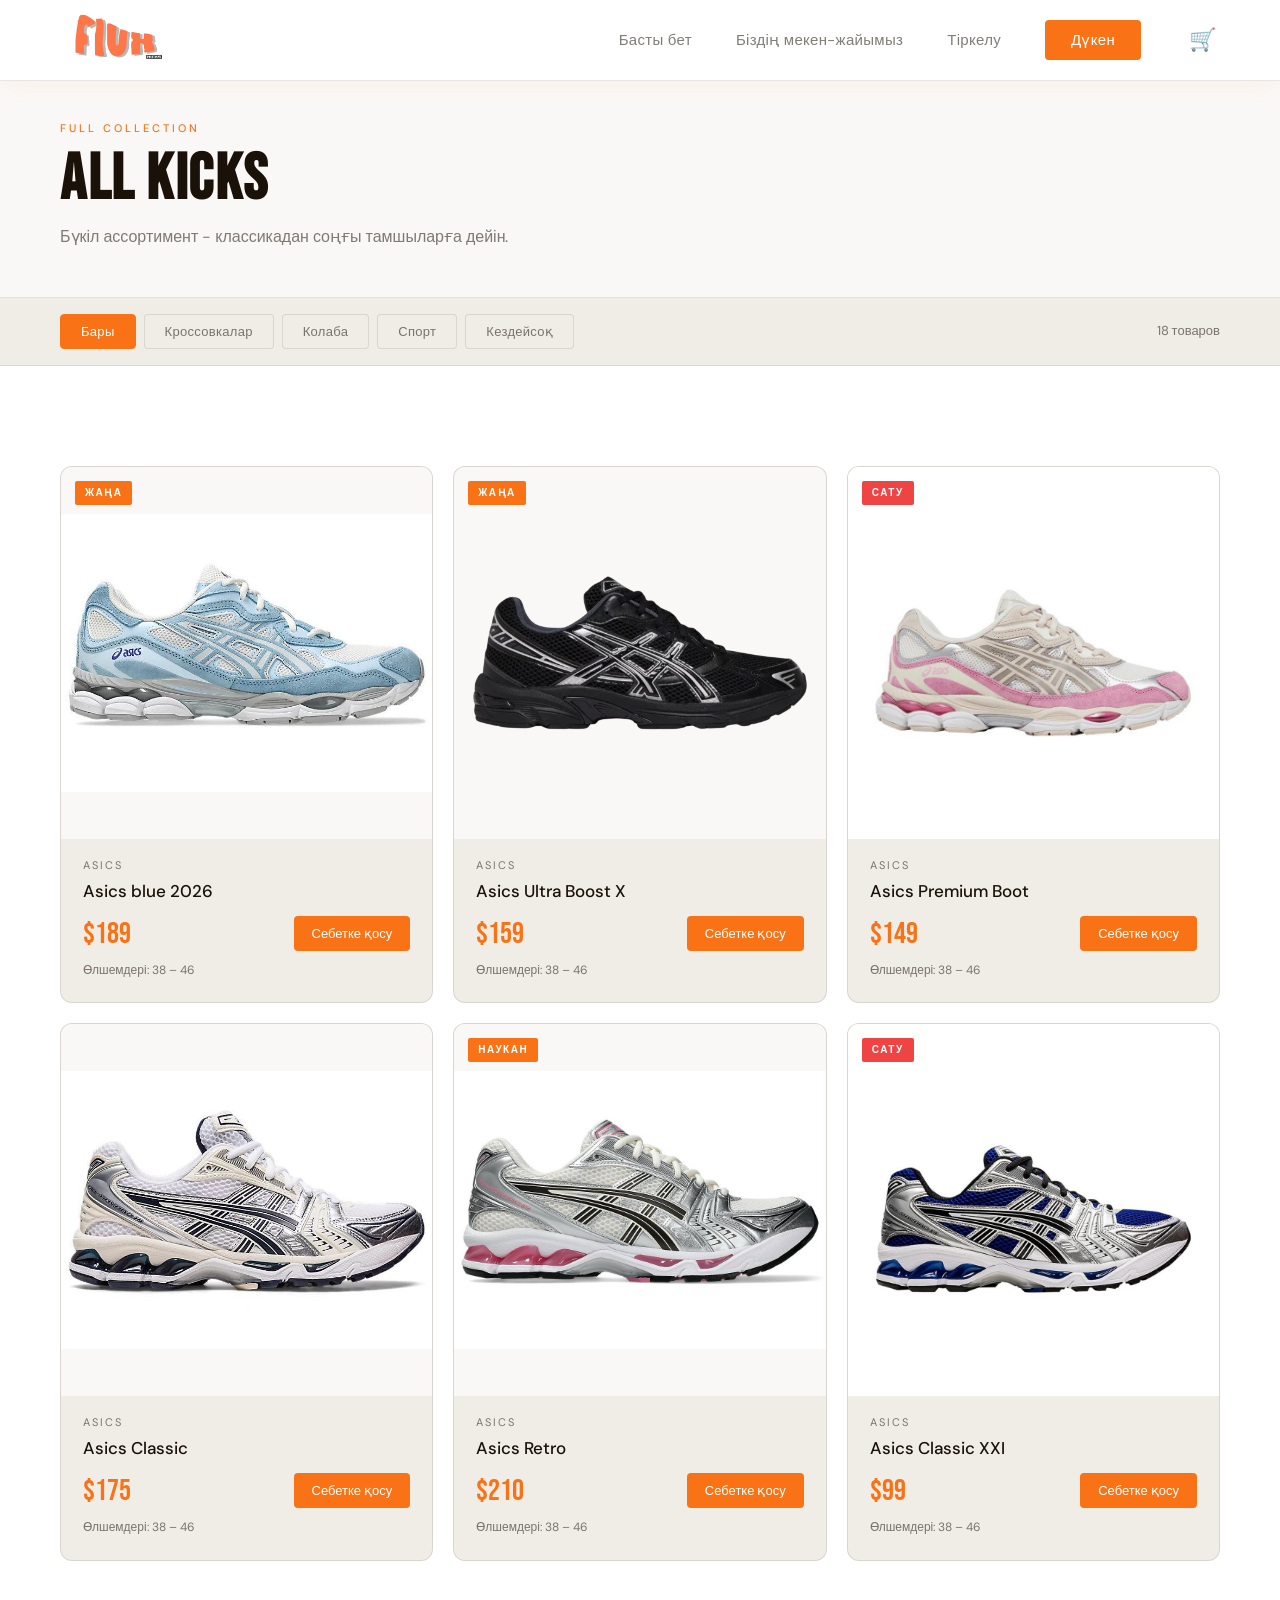
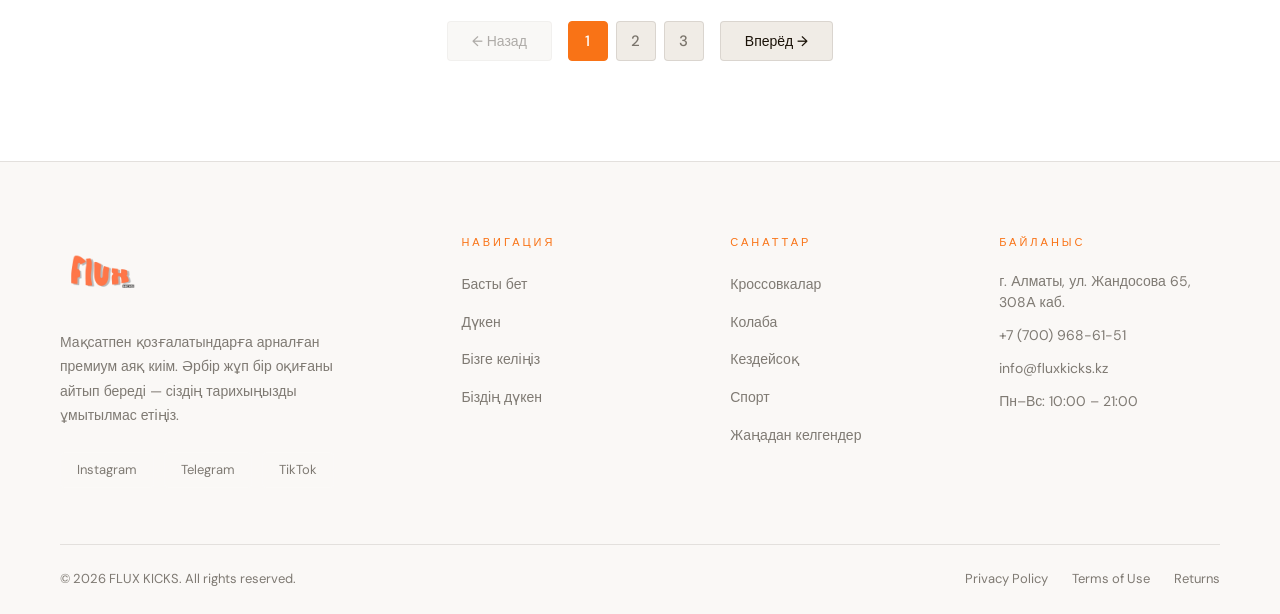
==== shop.html @ 7a47fbf4 "Add files via upload" ====
<!DOCTYPE html>
<html lang="en">
<head>
    <meta charset="UTF-8">
    <meta name="viewport" content="width=device-width, initial-scale=1.0">
    <title>Shop — FLUX KICKS</title>
    <link rel="stylesheet" href="style.css">
    <link href="https://fonts.googleapis.com/css2?family=Bebas+Neue&family=DM+Sans:ital,wght@0,300;0,400;0,500;1,400&display=swap" rel="stylesheet">
    <style>
        
    </style>
</head>
<body>

    <!-- NAVBAR -->
    <nav class="navbar">
        <div class="nav-inner">
            <a href="index.html" class="nav-logo">
                <img src="WhatsApp Image 2026-04-29 at 12.23.43-Photoroom.png" alt="FLUX KICKS" class="logo-img">
            </a>
            <ul class="nav-links">
                <li><a href="index.html" class="nav-link">Басты бет</a></li>
                <li><a href="index.html#store" class="nav-link">Біздің мекен-жайымыз</a></li>
                <li><button class="nav-link nav-link--signup" onclick="openModal()">Тіркелу</button></li>
                <li><a href="shop.html" class="nav-link nav-link--cta active-page">Дүкен</a></li>
                <li>
                    <button class="cart-btn" onclick="openCart()" aria-label="Cart">
                        🛒
                        <span class="cart-count" id="cartCount">0</span>
                    </button>
                </li>
            </ul>
            <div class="burger-wrap">
                <button class="cart-btn cart-btn--mob" onclick="openCart()" aria-label="Cart">
                    🛒
                    <span class="cart-count" id="cartCountMob">0</span>
                </button>
                <button class="burger" onclick="toggleMenu()" aria-label="Menu">
                    <span></span><span></span><span></span>
                </button>
            </div>
        </div>
    </nav>

    <!-- MOBILE MENU -->
    <div class="mobile-menu" id="mobileMenu">
        <ul>
            <li><a href="index.html" onclick="closeMenu()">Басты бет</a></li>
            <li><a href="index.html#store" onclick="closeMenu()">Біздің мекен-жайымыз</a></li>
            <li><a href="#" onclick="closeMenu(); openModal()">Тіркелу</a></li>
            <li><a href="shop.html" onclick="closeMenu()">Дүкен</a></li>
        </ul>
    </div>

    <!-- SHOP HERO -->
    <div class="shop-hero">
        <div class="container">
            <div class="section-tag">Full Collection</div>
            <h1 class="section-title shop-page-title">ALL KICKS</h1>
            <p class="shop-hero-desc">Бүкіл ассортимент - классикадан соңғы тамшыларға дейін.</p>
        </div>
    </div>

    <!-- SHOP FILTERS -->
    <div class="shop-filters-bar">
        <div class="container">
            <div class="shop-filters-inner">
                <div class="shop-filters-left">
                    <button class="filter-btn active" onclick="shopFilter('all', this)">Бары</button>
                    <button class="filter-btn" onclick="shopFilter('sneakers', this)">Кроссовкалар</button>
                    <button class="filter-btn" onclick="shopFilter('boots', this)">Колаба</button>
                    <button class="filter-btn" onclick="shopFilter('sport', this)">Спорт</button>
                    <button class="filter-btn" onclick="shopFilter('casual', this)">Кездейсоқ</button>
                </div>
                <div class="shop-results-count" id="shopCount">18 тауарлар</div>
            </div>
        </div>
    </div>

    <!-- SHOP GRID -->
    <section class="section shop-section">
        <div class="container">
            <div class="products-grid shop-grid" id="shopGrid">

            </div>

            <!-- PAGINATION -->
            <div class="pagination" id="pagination">
                <button class="page-btn" id="prevBtn" onclick="changePage(-1)" disabled>← Назад</button>
                <div class="page-dots" id="pageDots"></div>
                <button class="page-btn" id="nextBtn" onclick="changePage(1)">Вперёд →</button>
            </div>
        </div>
    </section>

    <!-- ══ SIGNUP MODAL ══ -->
    <div class="modal-overlay" id="modalOverlay" onclick="handleOverlayClick(event)">
        <div class="modal" id="modal">
            <button class="modal-close" onclick="closeModal()">✕</button>
            <div class="modal-tabs">
                <button class="modal-tab active" id="tabSignup" onclick="switchTab('signup')">Тіркелу</button>
                <button class="modal-tab" id="tabLogin" onclick="switchTab('login')">Жүйеге кіріңіз</button>
            </div>
            <div class="modal-form" id="formSignup">
                <div class="modal-logo">FLUX<span>KICKS</span></div>
                <p class="modal-subtitle">Тіркелгіні жасаңыз және жаңа тамшылар туралы бірінші болып хабардар болыңыз</p>
                <div class="form-group">
                    <label class="form-label">Аты</label>
                    <input type="text" class="form-input" id="signupName" placeholder="Сіздің атыңыз">
                </div>
                <div class="form-group">
                    <label class="form-label">Email немесе телефон нөмір</label>
                    <input type="text" class="form-input" id="signupContact" placeholder="email@mail.com немесе +7 700...">
                </div>
                <div class="form-group">
                    <label class="form-label">Пароль</label>
                    <div class="input-wrap">
                        <input type="password" class="form-input" id="signupPassword" placeholder="Кемінде 6 таңба">
                        <button class="toggle-pass" onclick="togglePass('signupPassword', this)">👁</button>
                    </div>
                </div>
                <div class="form-error" id="signupError"></div>
                <button class="btn btn--primary btn--full" onclick="handleSignup()">Аккаунты құру</button>
                <p class="modal-switch">Аккаунт барма? <span onclick="switchTab('login')">Жүйеге кіру</span></p>
            </div>
            <div class="modal-form hidden" id="formLogin">
                <div class="modal-logo">FLUX<span>KICKS</span></div>
                <p class="modal-subtitle">Қайтадан қош келдіңіз</p>
                <div class="form-group">
                    <label class="form-label">Email немесе номер телефона</label>
                    <input type="text" class="form-input" id="loginContact" placeholder="email@mail.com немесе +7 700...">
                </div>
                <div class="form-group">
                    <label class="form-label">Пароль</label>
                    <div class="input-wrap">
                        <input type="password" class="form-input" id="loginPassword" placeholder="Құпия сөзіңіз">
                        <button class="toggle-pass" onclick="togglePass('loginPassword', this)">👁</button>
                    </div>
                </div>
                <div class="form-error" id="loginError"></div>
                <button class="btn btn--primary btn--full" onclick="handleLogin()">Жүйеге кіру</button>
                <p class="modal-switch">Аккаунт жокпа? <span onclick="switchTab('signup')">Тіркелу</span></p>
            </div>
            <div class="modal-form hidden" id="formSuccess">
                <div class="success-icon">✓</div>
                <h3 class="success-title">Дайын!</h3>
                <p class="success-desc" id="successMsg">Тіркелгі жасалды. FLUX KICKS сайтына қош келдіңіз.!</p>
                <button class="btn btn--primary btn--full" onclick="closeModal()">Жабу</button>
            </div>
        </div>
    </div>

    <!-- CART DRAWER -->
    <div class="cart-overlay" id="cartOverlay" onclick="handleCartOverlayClick(event)">
        <div class="cart-drawer" id="cartDrawer">
            <div class="cart-header">
                <h3 class="cart-title"> Корзина</h3>
                <button class="cart-close" onclick="closeCart()">✕</button>
            </div>
            <div class="cart-items" id="cartItems">
                <div class="cart-empty" id="cartEmpty">
                    <span class="cart-empty-icon">👟</span>
                    <p>Корзина пуста</p>
                    <p class="cart-empty-sub">Добавь кроссовки!</p>
                </div>
            </div>
            <div class="cart-footer" id="cartFooter" style="display:none">
                <div class="cart-total-row">
                    <span>Итого:</span>
                    <span class="cart-total" id="cartTotal">$0</span>
                </div>
                <button class="btn btn--primary btn--full" onclick="checkout()">Оформить заказ</button>
                <button class="btn btn--outline btn--full" onclick="clearCart()" style="margin-top:10px">Очистить корзину</button>
            </div>
        </div>
    </div>

    <!-- FOOTER -->
    <footer class="footer">
        <div class="container">
            <div class="footer-top">
                <div class="footer-brand sr sr-d1">
                    <img src="WhatsApp Image 2026-04-29 at 12.23.43-Photoroom.png" alt="FLUX KICKS" class="logo-img logo-img--sm">
                    <p class="footer-brand-desc">Мақсатпен қозғалатындарға арналған премиум аяқ киім. Әрбір жұп бір оқиғаны айтып береді — сіздің тарихыңызды ұмытылмас етіңіз.</p>
                    <div class="footer-socials">
                        <a href="https://www.instagram.com/" class="social-btn" target="_blank">Instagram</a>
                        <a href="https://t.me/m1tssmore" class="social-btn" target="_blank">Telegram</a>
                        <a href="https://www.tiktok.com/explore" class="social-btn" target="_blank">TikTok</a>
                    </div>
                </div>
                <div class="footer-col sr sr-d2">
                    <div class="footer-col-title">Навигация</div>
                    <ul class="footer-col-links">
                        <li><a href="#home">Басты бет</a></li>
                        <li><a href="shop.html">Дүкен</a></li>
                        <li><a href="#store">Бізге келіңіз</a></li>
                        <li><a href="#store">Біздің дүкен</a></li>
                    </ul>
                </div>
                <div class="footer-col sr sr-d3">
                    <div class="footer-col-title">Санаттар</div>
                    <ul class="footer-col-links">
                        <li><a href="#">Кроссовкалар</a></li>
                        <li><a href="#">Колаба</a></li>
                        <li><a href="#">Кездейсоқ</a></li>
                        <li><a href="#">Спорт</a></li>
                        <li><a href="#">Жаңадан келгендер</a></li>
                    </ul>
                </div>
                <div class="footer-col sr sr-d4">
                    <div class="footer-col-title">Байланыс</div>
                    <ul class="footer-col-links footer-col-links--info">
                        <li> г. Алматы, ул. Жандосова 65, 308А каб.</li>
                        <li> +7 (700) 968-61-51</li>
                        <li> info@fluxkicks.kz</li>
                        <li> Пн–Вс: 10:00 – 21:00</li>
                    </ul>
                </div>
            </div>
            <div class="footer-bottom">
                <div class="footer-copy">© 2026 FLUX KICKS. All rights reserved.</div>
                <div class="footer-legal">
                    <a href="#">Privacy Policy</a>
                    <a href="#">Terms of Use</a>
                    <a href="#">Returns</a>
                </div>
            </div>
        </div>
    </footer>

    <script src="script.js"></script>
</body>
</html>
---- style.css ----
*, *::before, *::after {
    margin: 0;
    padding: 0;
    box-sizing: border-box;
}

:root {
    --black:        #ffffff;
    --black-2:      #faf8f6;
    --black-3:      #f0ece6;
    --white:        #1a1208;
    --white-dim:    rgba(26, 18, 8, 0.55);
    --orange:       #f97316;
    --orange-dark:  #c45c0a;
    --orange-glow:  rgba(249, 115, 22, 0.12);
    --border:       rgba(26, 18, 8, 0.1);
    --max-width:    1440px;
}

html {
    scroll-behavior: smooth;
}

body {
    background-color: var(--black);
    color: var(--white);
    font-family: 'DM Sans', sans-serif;
    font-size: 16px;
    line-height: 1.6;
    overflow-x: hidden;
}

img {
    display: block;
    max-width: 100%;
}

ul {
    list-style: none;
}

a {
    text-decoration: none;
    color: inherit;
}

/* ── CONTAINER ── */
.container {
    max-width: var(--max-width);
    margin: 0 auto;
    padding: 0 60px;
}

/* ══════════════════════════════════════
   NAVBAR
   ══════════════════════════════════════ */
.navbar {
    position: fixed;
    top: 0;
    left: 0;
    right: 0;
    z-index: 999;
    background: rgba(255, 255, 255, 0.92);
    backdrop-filter: blur(16px);
    -webkit-backdrop-filter: blur(16px);
    border-bottom: 1px solid var(--border);
    box-shadow: 0 1px 24px rgba(249,115,22,0.07);
}

.nav-inner {
    max-width: var(--max-width);
    margin: 0 auto;
    padding: 0 60px;
    height: 80px;
    display: flex;
    align-items: center;
    justify-content: space-between;
}

.nav-logo {
    flex-shrink: 0;
}

.logo-img {
    width: 110px;
    height: auto;
    object-fit: contain;
}

.logo-img--sm {
    width: 80px;
}

.nav-links {
    display: flex;
    align-items: center;
    gap: 44px;
}

.nav-link {
    font-size: 15px;
    font-weight: 400;
    color: var(--white-dim);
    letter-spacing: 0.3px;
    transition: color 0.25s;
    position: relative;
}

.nav-link::after {
    content: '';
    position: absolute;
    bottom: -4px;
    left: 0;
    width: 0;
    height: 1px;
    background: var(--orange);
    transition: width 0.3s ease;
}

.nav-link:hover,
.nav-link.active {
    color: var(--white);
}

.nav-link:hover::after,
.nav-link.active::after {
    width: 100%;
}

.nav-link--cta {
    background: var(--orange);
    color: var(--black) !important;
    padding: 10px 26px;
    border-radius: 4px;
    font-weight: 500;
    transition: background 0.25s, transform 0.2s;
}

.nav-link--cta::after {
    display: none;
}

.nav-link--cta:hover {
    background: var(--orange-dark);
    color: var(--white) !important;
    transform: translateY(-1px);
}

/* Burger */
.burger {
    display: none;
    flex-direction: column;
    gap: 5px;
    background: none;
    border: none;
    cursor: pointer;
    padding: 4px;
}

.burger span {
    display: block;
    width: 24px;
    height: 2px;
    background: var(--white);
    border-radius: 2px;
    transition: 0.3s;
}

/* Mobile menu */
.mobile-menu {
    display: none;
    position: fixed;
    top: 80px;
    left: 0;
    right: 0;
    z-index: 998;
    background: #ffffff;
    border-bottom: 1px solid var(--border);
    padding: 28px 24px 36px;
    box-shadow: 0 8px 32px rgba(0,0,0,0.08);
}

.mobile-menu.open {
    display: block;
}

.mobile-menu ul {
    display: flex;
    flex-direction: column;
    gap: 20px;
}

.mobile-menu a {
    font-size: 20px;
    font-weight: 500;
    color: var(--white-dim);
    transition: color 0.2s;
}

.mobile-menu a:hover {
    color: var(--orange);
}

/* ══════════════════════════════════════
   BUTTONS
   ══════════════════════════════════════ */
.btn {
    display: inline-block;
    padding: 14px 36px;
    border-radius: 4px;
    font-size: 15px;
    font-weight: 500;
    font-family: 'DM Sans', sans-serif;
    cursor: pointer;
    border: none;
    transition: background 0.25s, border-color 0.25s, transform 0.2s, color 0.25s;
    letter-spacing: 0.3px;
}

.btn--primary {
    background: var(--orange);
    color: var(--black);
}

.btn--primary:hover {
    background: var(--orange-dark);
    color: var(--white);
    transform: translateY(-2px);
}

.btn--outline {
    background: transparent;
    color: var(--white);
    border: 1px solid rgba(255, 255, 255, 0.2);
}

.btn--outline:hover {
    border-color: var(--orange);
    color: var(--orange);
    transform: translateY(-2px);
}

.btn--sm {
    padding: 10px 22px;
    font-size: 14px;
}

/* ══════════════════════════════════════
   SECTION SHARED
   ══════════════════════════════════════ */
.section {
    padding: 100px 0;
}

.section-head {
    display: flex;
    align-items: flex-end;
    justify-content: space-between;
    margin-bottom: 56px;
}

.section-tag {
    font-size: 11px;
    font-weight: 500;
    letter-spacing: 3px;
    text-transform: uppercase;
    color: var(--orange);
    margin-bottom: 10px;
}

.section-title {
    font-family: 'Bebas Neue', sans-serif;
    font-size: clamp(44px, 5vw, 68px);
    line-height: 1;
    letter-spacing: 1.5px;
}

/* ══════════════════════════════════════
   HERO
   ══════════════════════════════════════ */
.hero {
    min-height: 100vh;
    display: flex;
    align-items: center;
    padding-top: 80px;
}

.hero-inner {
    max-width: var(--max-width);
    margin: 0 auto;
    padding: 60px 60px;
    display: grid;
    grid-template-columns: 1fr 1fr;
    align-items: center;
    gap: 60px;
    width: 100%;
}

/* Hero Text */
.hero-tag {
    display: inline-block;
    font-size: 11px;
    font-weight: 500;
    letter-spacing: 3px;
    text-transform: uppercase;
    color: var(--orange);
    border: 1px solid var(--orange);
    padding: 6px 14px;
    border-radius: 2px;
    margin-bottom: 28px;
    animation: fadeUp 0.6s ease both;
}

.hero-title {
    font-family: 'Bebas Neue', sans-serif;
    font-size: clamp(80px, 9vw, 130px);
    line-height: 0.9;
    letter-spacing: 2px;
    margin-bottom: 28px;
    animation: fadeUp 0.6s 0.1s ease both;
}

.hero-title--accent {
    color: var(--orange);
    -webkit-text-stroke: 2px var(--orange);
}

.hero-desc {
    font-size: 16px;
    line-height: 1.75;
    color: var(--white-dim);
    max-width: 420px;
    margin-bottom: 40px;
    animation: fadeUp 0.6s 0.2s ease both;
}

.hero-btns {
    display: flex;
    gap: 16px;
    margin-bottom: 56px;
    animation: fadeUp 0.6s 0.3s ease both;
}

.hero-stats {
    display: flex;
    gap: 40px;
    padding-top: 40px;
    border-top: 1px solid var(--border);
    animation: fadeUp 0.6s 0.4s ease both;
}

.stat-num {
    display: block;
    font-family: 'Bebas Neue', sans-serif;
    font-size: 42px;
    color: var(--orange);
    line-height: 1;
}

.stat-label {
    display: block;
    font-size: 13px;
    color: var(--white-dim);
    margin-top: 4px;
}

/* Hero Visual */
.hero-visual {
    position: relative;
    display: flex;
    align-items: center;
    justify-content: center;
    animation: fadeIn 1s 0.2s ease both;
    overflow: visible;
}

.hero-glow {
    position: absolute;
    width: 460px;
    height: 460px;
    border-radius: 50%;
    background: radial-gradient(circle, var(--orange-glow) 0%, transparent 70%);
    pointer-events: none;
}

.hero-photo {
    width: 100%;
    max-width: 500px;
    aspect-ratio: 3/4;
    border-radius: 16px;
    overflow: hidden;
    border: 1px solid var(--border);
    position: relative;
}

.hero-photo img {
    width: 100%;
    height: 100%;
    object-fit: cover;
}

.hero-badge {
    position: absolute;
    bottom: 28px;
    right: 28px;
    background: var(--black-2);
    border: 1px solid var(--border);
    border-radius: 8px;
    padding: 14px 20px;
    display: flex;
    flex-direction: column;
    gap: 2px;
}

.badge-label {
    font-size: 11px;
    color: var(--white-dim);
    letter-spacing: 1px;
    text-transform: uppercase;
}

.badge-price {
    font-family: 'Bebas Neue', sans-serif;
    font-size: 28px;
    color: var(--orange);
    line-height: 1.1;
}

/* ══════════════════════════════════════
   MARQUEE
   ══════════════════════════════════════ */
.marquee-wrap {
    overflow: hidden;
    background: var(--orange);
    padding: 14px 0;
    border-top: 1px solid var(--orange-dark);
    border-bottom: 1px solid var(--orange-dark);
}

.marquee-track {
    display: flex;
    gap: 32px;
    white-space: nowrap;
    animation: marquee 20s linear infinite;
}

.marquee-track span {
    font-family: 'Bebas Neue', sans-serif;
    font-size: 18px;
    letter-spacing: 3px;
    color: var(--black);
    flex-shrink: 0;
}

/* ══════════════════════════════════════
   PRODUCTS
   ══════════════════════════════════════ */
.products-section {
    background: var(--black);
}

.products-grid {
    display: grid;
    grid-template-columns: repeat(3, 1fr);
    gap: 20px;
}

.product-card {
    background: var(--black-3);
    border-radius: 12px;
    overflow: hidden;
    border: 1px solid var(--border);
    transition: transform 0.3s ease, border-color 0.3s ease;
    cursor: pointer;
}

.product-card:hover {
    transform: translateY(-8px);
    border-color: rgba(249, 115, 22, 0.35);
}

.card-img {
    position: relative;
    background: var(--black-2);
    aspect-ratio: 1 / 1;
    display: flex;
    align-items: center;
    justify-content: center;
    overflow: hidden;
}

.card-img img {
    width: 100%;
    height: 100%;
    object-fit: contain;
    transition: transform 0.4s ease;
}
.card-img.other img{
    object-fit: contain;
}

.product-card:hover .card-img img {
    transform: scale(1.04);
}

.card-emoji {
    font-size: 96px;
    filter: drop-shadow(0 0 20px rgba(249, 115, 22, 0.3));
}

.card-badge {
    position: absolute;
    top: 14px;
    left: 14px;
    background: var(--orange);
    color: var(--black);
    font-size: 10px;
    font-weight: 600;
    letter-spacing: 1.5px;
    padding: 4px 10px;
    border-radius: 2px;
    z-index: 1;
}

.card-badge--sale {
    background: #ef4444;
    color: #fff;
}

.card-body {
    padding: 18px 22px 22px;
}

.card-brand {
    font-size: 11px;
    color: var(--white-dim);
    letter-spacing: 2px;
    text-transform: uppercase;
    margin-bottom: 6px;
}

.card-name {
    font-size: 17px;
    font-weight: 500;
    line-height: 1.3;
    margin-bottom: 14px;
}

.card-row {
    display: flex;
    align-items: center;
    justify-content: space-between;
    margin-bottom: 10px;
}

.card-price {
    font-family: 'Bebas Neue', sans-serif;
    font-size: 30px;
    color: var(--orange);
    line-height: 1;
}

.card-btn {
    background: var(--orange);
    color: var(--black);
    border: none;
    padding: 9px 18px;
    border-radius: 4px;
    font-size: 13px;
    font-weight: 500;
    cursor: pointer;
    font-family: 'DM Sans', sans-serif;
    transition: background 0.2s, transform 0.2s;
}

.card-btn:hover {
    background: var(--orange-dark);
    transform: translateY(-1px);
}

.card-sizes {
    font-size: 12px;
    color: var(--white-dim);
}

/* ══════════════════════════════════════
   STORE
   ══════════════════════════════════════ */
.store-section {
    padding: 100px 0;
    background: var(--black);
}

.store-inner {
    display: grid;
    grid-template-columns: 1fr 1fr;
    gap: 80px;
    align-items: center;
}

.store-desc {
    font-size: 16px;
    line-height: 1.8;
    color: var(--white-dim);
    margin-bottom: 28px;
}

.store-features {
    display: flex;
    flex-direction: column;
    gap: 14px;
    margin-bottom: 36px;
}

.store-photo {
    border-radius: 16px;
    overflow: hidden;
    aspect-ratio: 4/3;
    border: 1px solid var(--border);
}

.store-photo img {
    width: 100%;
    height: 100%;
    object-fit: cover;
}

/* Features shared */
.feature {
    display: flex;
    align-items: center;
    gap: 12px;
    font-size: 15px;
    color: var(--white-dim);
}

.feature-dot {
    width: 8px;
    height: 8px;
    background: var(--orange);
    border-radius: 50%;
    flex-shrink: 0;
}

/* ══════════════════════════════════════
   MODAL
   ══════════════════════════════════════ */
.nav-link--signup {
    background: none;
    border: none;
    cursor: pointer;
    font-family: 'DM Sans', sans-serif;
    font-size: 15px;
    font-weight: 400;
    color: var(--white-dim);
    letter-spacing: 0.3px;
    transition: color 0.25s;
    padding: 0;
    position: relative;
}

.nav-link--signup::after {
    content: '';
    position: absolute;
    bottom: -4px;
    left: 0;
    width: 0;
    height: 1px;
    background: var(--orange);
    transition: width 0.3s ease;
}

.nav-link--signup:hover {
    color: var(--white);
}

.nav-link--signup:hover::after {
    width: 100%;
}

.modal-overlay {
    position: fixed;
    inset: 0;
    z-index: 2000;
    background: rgba(0, 0, 0, 0.75);
    backdrop-filter: blur(6px);
    display: flex;
    align-items: center;
    justify-content: center;
    opacity: 0;
    pointer-events: none;
    transition: opacity 0.3s ease;
}

.modal-overlay.active {
    opacity: 1;
    pointer-events: all;
}

.modal {
    background: #ffffff;
    border: 1px solid var(--border);
    border-radius: 16px;
    padding: 40px 40px 36px;
    width: 100%;
    max-width: 420px;
    position: relative;
    transform: translateY(24px) scale(0.97);
    transition: transform 0.3s ease;
    box-shadow: 0 20px 60px rgba(0,0,0,0.12);
}

.modal-overlay.active .modal {
    transform: translateY(0) scale(1);
}

.modal-close {
    position: absolute;
    top: 16px;
    right: 16px;
    background: none;
    border: none;
    color: var(--white-dim);
    font-size: 16px;
    cursor: pointer;
    width: 32px;
    height: 32px;
    border-radius: 50%;
    display: flex;
    align-items: center;
    justify-content: center;
    transition: background 0.2s, color 0.2s;
}

.modal-close:hover {
    background: rgba(26, 18, 8, 0.06);
    color: var(--white);
}

.modal-tabs {
    display: flex;
    gap: 0;
    background: var(--black-3);
    border-radius: 8px;
    padding: 4px;
    margin-bottom: 28px;
}

.modal-tab {
    flex: 1;
    background: none;
    border: none;
    color: var(--white-dim);
    font-family: 'DM Sans', sans-serif;
    font-size: 14px;
    font-weight: 500;
    padding: 9px 0;
    border-radius: 6px;
    cursor: pointer;
    transition: background 0.2s, color 0.2s;
}

.modal-tab.active {
    background: var(--orange);
    color: var(--black);
}

.modal-logo {
    font-family: 'Bebas Neue', sans-serif;
    font-size: 28px;
    letter-spacing: 3px;
    color: var(--white);
    margin-bottom: 6px;
}

.modal-logo span {
    color: var(--orange);
}

.modal-subtitle {
    font-size: 13px;
    color: var(--white-dim);
    margin-bottom: 24px;
    line-height: 1.5;
}

.form-group {
    margin-bottom: 16px;
}

.form-label {
    display: block;
    font-size: 12px;
    font-weight: 500;
    letter-spacing: 0.5px;
    color: var(--white-dim);
    margin-bottom: 7px;
    text-transform: uppercase;
}

.input-wrap {
    position: relative;
}

.form-input {
    width: 100%;
    background: #f9f6f2;
    border: 1px solid rgba(26, 18, 8, 0.15);
    color: var(--white);
    padding: 12px 16px;
    border-radius: 8px;
    font-size: 14px;
    font-family: 'DM Sans', sans-serif;
    outline: none;
    transition: border-color 0.2s;
}

.form-input:focus {
    border-color: var(--orange);
}

.form-input::placeholder {
    color: rgba(26, 18, 8, 0.3);
}

.toggle-pass {
    position: absolute;
    right: 12px;
    top: 50%;
    transform: translateY(-50%);
    background: none;
    border: none;
    cursor: pointer;
    font-size: 16px;
    opacity: 0.5;
    transition: opacity 0.2s;
    padding: 0;
}

.toggle-pass:hover {
    opacity: 1;
}

.form-error {
    font-size: 12px;
    color: #f87171;
    min-height: 18px;
    margin-bottom: 12px;
}

.btn--full {
    width: 100%;
    text-align: center;
    padding: 13px;
    font-size: 15px;
}

.modal-switch {
    text-align: center;
    font-size: 13px;
    color: var(--white-dim);
    margin-top: 16px;
}

.modal-switch span {
    color: var(--orange);
    cursor: pointer;
    font-weight: 500;
}

.modal-switch span:hover {
    text-decoration: underline;
}

.hidden {
    display: none !important;
}

.success-icon {
    width: 64px;
    height: 64px;
    background: rgba(249, 115, 22, 0.15);
    border: 2px solid var(--orange);
    border-radius: 50%;
    display: flex;
    align-items: center;
    justify-content: center;
    font-size: 28px;
    color: var(--orange);
    margin: 0 auto 20px;
}

.success-title {
    font-family: 'Bebas Neue', sans-serif;
    font-size: 36px;
    letter-spacing: 2px;
    text-align: center;
    margin-bottom: 10px;
}

.success-desc {
    font-size: 14px;
    color: var(--white-dim);
    text-align: center;
    margin-bottom: 28px;
    line-height: 1.6;
}

/* ══════════════════════════════════════
   FOOTER
   ══════════════════════════════════════ */
.footer {
    padding: 72px 0 0;
    border-top: 1px solid var(--border);
    background: var(--black-2);
}

.footer-top {
    display: grid;
    grid-template-columns: 1.6fr 1fr 1fr 1fr;
    gap: 48px;
    padding-bottom: 56px;
    border-bottom: 1px solid var(--border);
}

.footer-brand-desc {
    font-size: 14px;
    line-height: 1.75;
    color: var(--white-dim);
    margin-top: 16px;
    margin-bottom: 24px;
    max-width: 280px;
}

.footer-socials {
    display: flex;
    gap: 10px;
    flex-wrap: wrap;
}

.social-btn {
    display: inline-block;
    padding: 7px 16px;
    border: 1px solid rgba(255,255,255,0.12);
    border-radius: 4px;
    font-size: 13px;
    color: var(--white-dim);
    transition: border-color 0.2s, color 0.2s;
}

.social-btn:hover {
    border-color: var(--orange);
    color: var(--orange);
}

.footer-col-title {
    font-size: 11px;
    font-weight: 500;
    letter-spacing: 3px;
    text-transform: uppercase;
    color: var(--orange);
    margin-bottom: 20px;
}

.footer-col-links {
    display: flex;
    flex-direction: column;
    gap: 12px;
    list-style: none;
}

.footer-col-links a {
    font-size: 14px;
    color: var(--white-dim);
    transition: color 0.2s;
}

.footer-col-links a:hover {
    color: var(--white);
}

.footer-col-links--info li {
    font-size: 14px;
    color: var(--white-dim);
    line-height: 1.5;
}

.footer-bottom {
    display: flex;
    align-items: center;
    justify-content: space-between;
    padding: 24px 0;
    gap: 20px;
}

.footer-copy {
    font-size: 13px;
    color: var(--white-dim);
}

.footer-legal {
    display: flex;
    gap: 24px;
}

.footer-legal a {
    font-size: 13px;
    color: var(--white-dim);
    transition: color 0.2s;
}

.footer-legal a:hover {
    color: var(--orange);
}

/* ══════════════════════════════════════
   PHOTO PLACEHOLDER (удали когда добавишь фото)
   ══════════════════════════════════════ */
.photo-placeholder {
    width: 100%;
    height: 100%;
    background: var(--black-2);
    display: flex;
    flex-direction: column;
    align-items: center;
    justify-content: center;
    gap: 14px;
    border: 2px dashed rgba(249, 115, 22, 0.25);
}

.photo-placeholder--dark {
    background: var(--black-3);
}

.placeholder-icon {
    font-size: 64px;
    opacity: 0.7;
}

.placeholder-text {
    font-size: 13px;
    color: var(--white-dim);
    letter-spacing: 0.5px;
    text-align: center;
    padding: 0 20px;
}

/* ══════════════════════════════════════
   ANIMATIONS
   ══════════════════════════════════════ */
@keyframes fadeUp {
    from {
        opacity: 0;
        transform: translateY(30px);
    }
    to {
        opacity: 1;
        transform: translateY(0);
    }
}

@keyframes fadeIn {
    from { opacity: 0; }
    to   { opacity: 1; }
}

@keyframes marquee {
    from { transform: translateX(0); }
    to   { transform: translateX(-50%); }
}

/* ══════════════════════════════════════
   SCROLL REVEAL ANIMATIONS
   ══════════════════════════════════════ */

/* Base state — hidden before scroll */
.sr {
    opacity: 0;
    transform: translateY(48px);
    transition: opacity 0.75s cubic-bezier(0.22, 0.61, 0.36, 1),
                transform 0.75s cubic-bezier(0.22, 0.61, 0.36, 1);
}
.sr.sr--visible {
    opacity: 1;
    transform: translateY(0);
}

/* Delay helpers */
.sr-d1 { transition-delay: 0.08s; }
.sr-d2 { transition-delay: 0.16s; }
.sr-d3 { transition-delay: 0.24s; }
.sr-d4 { transition-delay: 0.32s; }
.sr-d5 { transition-delay: 0.40s; }
.sr-d6 { transition-delay: 0.48s; }

/* Fade from left */
.sr-left {
    opacity: 0;
    transform: translateX(-48px);
    transition: opacity 0.75s cubic-bezier(0.22, 0.61, 0.36, 1),
                transform 0.75s cubic-bezier(0.22, 0.61, 0.36, 1);
}
.sr-left.sr--visible {
    opacity: 1;
    transform: translateX(0);
}

/* Fade from right */
.sr-right {
    opacity: 0;
    transform: translateX(48px);
    transition: opacity 0.75s cubic-bezier(0.22, 0.61, 0.36, 1),
                transform 0.75s cubic-bezier(0.22, 0.61, 0.36, 1);
}
.sr-right.sr--visible {
    opacity: 1;
    transform: translateX(0);
}

/* Scale in */
.sr-scale {
    opacity: 0;
    transform: scale(0.88);
    transition: opacity 0.7s cubic-bezier(0.22, 0.61, 0.36, 1),
                transform 0.7s cubic-bezier(0.22, 0.61, 0.36, 1);
}
.sr-scale.sr--visible {
    opacity: 1;
    transform: scale(1);
}

/* ══════════════════════════════════════
   RESPONSIVE
   ══════════════════════════════════════ */
@media (max-width: 1100px) {
    .container { padding: 0 36px; }
    .nav-inner  { padding: 0 36px; }
    .hero-inner { padding: 60px 36px; }
    .products-grid { grid-template-columns: 1fr 1fr; }
    .product-card--featured { grid-row: unset; }
}

@media (max-width: 860px) {
    .nav-links { display: none; }
    .burger    { display: flex; }

    .hero-inner {
        grid-template-columns: 1fr;
        padding: 40px 24px 60px;
        text-align: center;
    }
    .hero-visual  { display: none; }
    .hero-desc    { max-width: 100%; margin: 0 auto 36px; }
    .hero-btns    { justify-content: center; }
    .hero-stats   { justify-content: center; }

    .container    { padding: 0 24px; }
    .nav-inner    { padding: 0 24px; }

    .section      { padding: 64px 0; }
    .section-head { flex-direction: column; align-items: flex-start; gap: 20px; }

    .about-inner  { grid-template-columns: 1fr; gap: 40px; }
    .about-photo  { aspect-ratio: 4/3; }

    .store-inner  { grid-template-columns: 1fr; gap: 40px; }

    .footer-top   { grid-template-columns: 1fr 1fr; gap: 36px; }
    .footer-bottom { flex-direction: column; text-align: center; }
    .footer-legal  { flex-wrap: wrap; justify-content: center; }

    .signup-form  { flex-direction: column; align-items: center; }
    .signup-input { max-width: 100%; width: 100%; }
}

@media (max-width: 560px) {
    .products-grid { grid-template-columns: 1fr; }
    .hero-stats    { gap: 24px; }
}

/* ══════════════════════════════════════
   CART BUTTON (navbar)
   ══════════════════════════════════════ */
.burger-wrap {
    display: none;
    align-items: center;
    gap: 12px;
}

.cart-btn {
    position: relative;
    background: none;
    border: none;
    font-size: 22px;
    cursor: pointer;
    padding: 4px;
    line-height: 1;
    transition: transform 0.2s;
}

.cart-btn:hover { transform: scale(1.15); }
.cart-btn--mob  { font-size: 24px; }

.cart-count {
    position: absolute;
    top: -4px;
    right: -6px;
    background: var(--orange);
    color: var(--black);
    font-size: 10px;
    font-weight: 700;
    width: 18px;
    height: 18px;
    border-radius: 50%;
    display: flex;
    align-items: center;
    justify-content: center;
    font-family: 'DM Sans', sans-serif;
    pointer-events: none;
}

/* ══ CART DRAWER ══ */
.cart-overlay {
    position: fixed;
    inset: 0;
    z-index: 3000;
    background: rgba(0,0,0,0.7);
    backdrop-filter: blur(6px);
    opacity: 0;
    pointer-events: none;
    transition: opacity 0.3s ease;
}
.cart-overlay.active { opacity: 1; pointer-events: all; }

.cart-drawer {
    position: absolute;
    top: 0; right: 0;
    width: 400px; max-width: 100vw;
    height: 100%;
    background: #ffffff;
    border-left: 1px solid var(--border);
    display: flex;
    flex-direction: column;
    transform: translateX(100%);
    transition: transform 0.35s cubic-bezier(0.4,0,0.2,1);
    box-shadow: -8px 0 40px rgba(0,0,0,0.08);
}
.cart-overlay.active .cart-drawer { transform: translateX(0); }

.cart-header {
    display: flex;
    align-items: center;
    justify-content: space-between;
    padding: 24px 28px;
    border-bottom: 1px solid var(--border);
    flex-shrink: 0;
}
.cart-title { font-family: 'Bebas Neue', sans-serif; font-size: 26px; letter-spacing: 2px; }
.cart-close {
    background: none; border: none; color: var(--white-dim); font-size: 16px;
    cursor: pointer; width: 32px; height: 32px; border-radius: 50%;
    display: flex; align-items: center; justify-content: center;
    transition: background 0.2s, color 0.2s;
}
.cart-close:hover { background: rgba(26,18,8,0.06); color: var(--white); }

.cart-items { flex: 1; overflow-y: auto; padding: 16px 28px; }

.cart-empty {
    display: flex; flex-direction: column; align-items: center; justify-content: center;
    height: 100%; gap: 10px; color: var(--white-dim); font-size: 15px; text-align: center;
}
.cart-empty-icon { font-size: 48px; opacity: 0.5; display: block; }
.cart-empty-sub  { font-size: 13px; opacity: 0.6; }

.cart-item {
    display: flex; align-items: center; justify-content: space-between;
    gap: 12px; padding: 14px 0; border-bottom: 1px solid var(--border);
}
.cart-item-info { flex: 1; min-width: 0; }
.cart-item-name { font-size: 14px; font-weight: 500; white-space: nowrap; overflow: hidden; text-overflow: ellipsis; margin-bottom: 4px; }
.cart-item-price { font-family: 'Bebas Neue', sans-serif; font-size: 20px; color: var(--orange); }
.cart-item-controls { display: flex; align-items: center; gap: 8px; flex-shrink: 0; }

.qty-btn {
    width: 28px; height: 28px;
    background: var(--black-3); border: 1px solid var(--border);
    color: var(--white); border-radius: 4px; cursor: pointer; font-size: 16px;
    display: flex; align-items: center; justify-content: center;
    transition: background 0.2s, border-color 0.2s;
}
.qty-btn:hover { background: var(--orange); border-color: var(--orange); color: var(--black); }
.qty-num { font-size: 15px; font-weight: 500; min-width: 18px; text-align: center; }
.remove-btn { background: none; border: none; color: var(--white-dim); cursor: pointer; font-size: 13px; padding: 4px; transition: color 0.2s; }
.remove-btn:hover { color: #ef4444; }

.cart-footer { padding: 20px 28px 28px; border-top: 1px solid var(--border); flex-shrink: 0; }
.cart-total-row { display: flex; justify-content: space-between; align-items: center; margin-bottom: 16px; font-size: 15px; color: var(--white-dim); }
.cart-total { font-family: 'Bebas Neue', sans-serif; font-size: 32px; color: var(--orange); }

/* ══ NEW ARRIVALS NAV ══ */
.arrivals-nav {
    background: var(--black-2);
    border-top: 1px solid var(--border);
    border-bottom: 1px solid var(--border);
    padding: 40px 0 32px;
}
.arrivals-nav-inner {
    display: flex; align-items: flex-end; justify-content: space-between;
    gap: 24px; flex-wrap: wrap;
}
.arrivals-nav-left { flex-shrink: 0; }
.arrivals-nav-filters { display: flex; gap: 8px; flex-wrap: wrap; flex: 1; justify-content: center; }

.filter-btn {
    background: var(--black-3); border: 1px solid var(--border); color: var(--white-dim);
    padding: 8px 20px; border-radius: 4px; font-size: 13px; font-weight: 500;
    font-family: 'DM Sans', sans-serif; cursor: pointer;
    transition: background 0.2s, border-color 0.2s, color 0.2s; letter-spacing: 0.3px;
}
.filter-btn:hover, .filter-btn.active {
    background: var(--orange); border-color: var(--orange); color: var(--black);
}
.arrivals-section { background: var(--black); }

/* ══ SHOP PAGE ══ */
.shop-hero { background: var(--black-2); padding: 120px 0 48px; border-bottom: 1px solid var(--border); }
.shop-page-title { margin-bottom: 12px; }
.shop-hero-desc { font-size: 16px; color: var(--white-dim); max-width: 480px; }

.shop-filters-bar {
    background: var(--black-3); border-bottom: 1px solid var(--border);
    padding: 16px 0; position: sticky; top: 80px; z-index: 100;
}
.shop-filters-inner { display: flex; align-items: center; justify-content: space-between; gap: 20px; flex-wrap: wrap; }
.shop-filters-left { display: flex; gap: 8px; flex-wrap: wrap; }
.shop-results-count { font-size: 13px; color: var(--white-dim); flex-shrink: 0; }
.shop-section { background: var(--black); }
.shop-grid { grid-template-columns: 1fr 1fr 1fr !important; }

/* ══ PAGINATION ══ */
.pagination { display: flex; align-items: center; justify-content: center; gap: 16px; margin-top: 60px; flex-wrap: wrap; }
.page-btn {
    background: var(--black-3); border: 1px solid var(--border); color: var(--white);
    padding: 10px 24px; border-radius: 4px; font-size: 14px; font-weight: 500;
    font-family: 'DM Sans', sans-serif; cursor: pointer;
    transition: background 0.2s, border-color 0.2s, color 0.2s;
}
.page-btn:hover:not(:disabled) { background: var(--orange); border-color: var(--orange); color: var(--black); }
.page-btn:disabled { opacity: 0.35; cursor: not-allowed; }
.page-dots { display: flex; gap: 8px; }
.page-dot {
    width: 40px; height: 40px; background: var(--black-3); border: 1px solid var(--border);
    color: var(--white-dim); border-radius: 4px; font-size: 15px; font-weight: 500;
    font-family: 'DM Sans', sans-serif; cursor: pointer;
    transition: background 0.2s, border-color 0.2s, color 0.2s;
}
.page-dot:hover, .page-dot.active { background: var(--orange); border-color: var(--orange); color: var(--black); }


.card-photo {
    width: 100%;
    height: 100%;
    object-fit: cover;
    display: block;
    border-radius: inherit;
}

.card-no-photo {
    width: 100%;
    height: 100%;
    display: flex;
    align-items: center;
    justify-content: center;
    background: linear-gradient(135deg, #1a1a2e 0%, #16213e 50%, #0f3460 100%);
    font-size: 3.5rem;
    opacity: 0.7;
}



@media (max-width: 860px) {
    .burger-wrap { display: flex; }
    .nav-links .cart-btn { display: none; }
    .shop-grid { grid-template-columns: 1fr !important; }
    .arrivals-nav-inner { flex-direction: column; align-items: flex-start; }
    .arrivals-nav-filters { justify-content: flex-start; }
    .shop-filters-inner { flex-direction: column; align-items: flex-start; }
    .cart-drawer { width: 100vw; }
}
@media (max-width: 560px) {
    .pagination { gap: 10px; }
    .page-btn { padding: 9px 14px; font-size: 13px; }
}
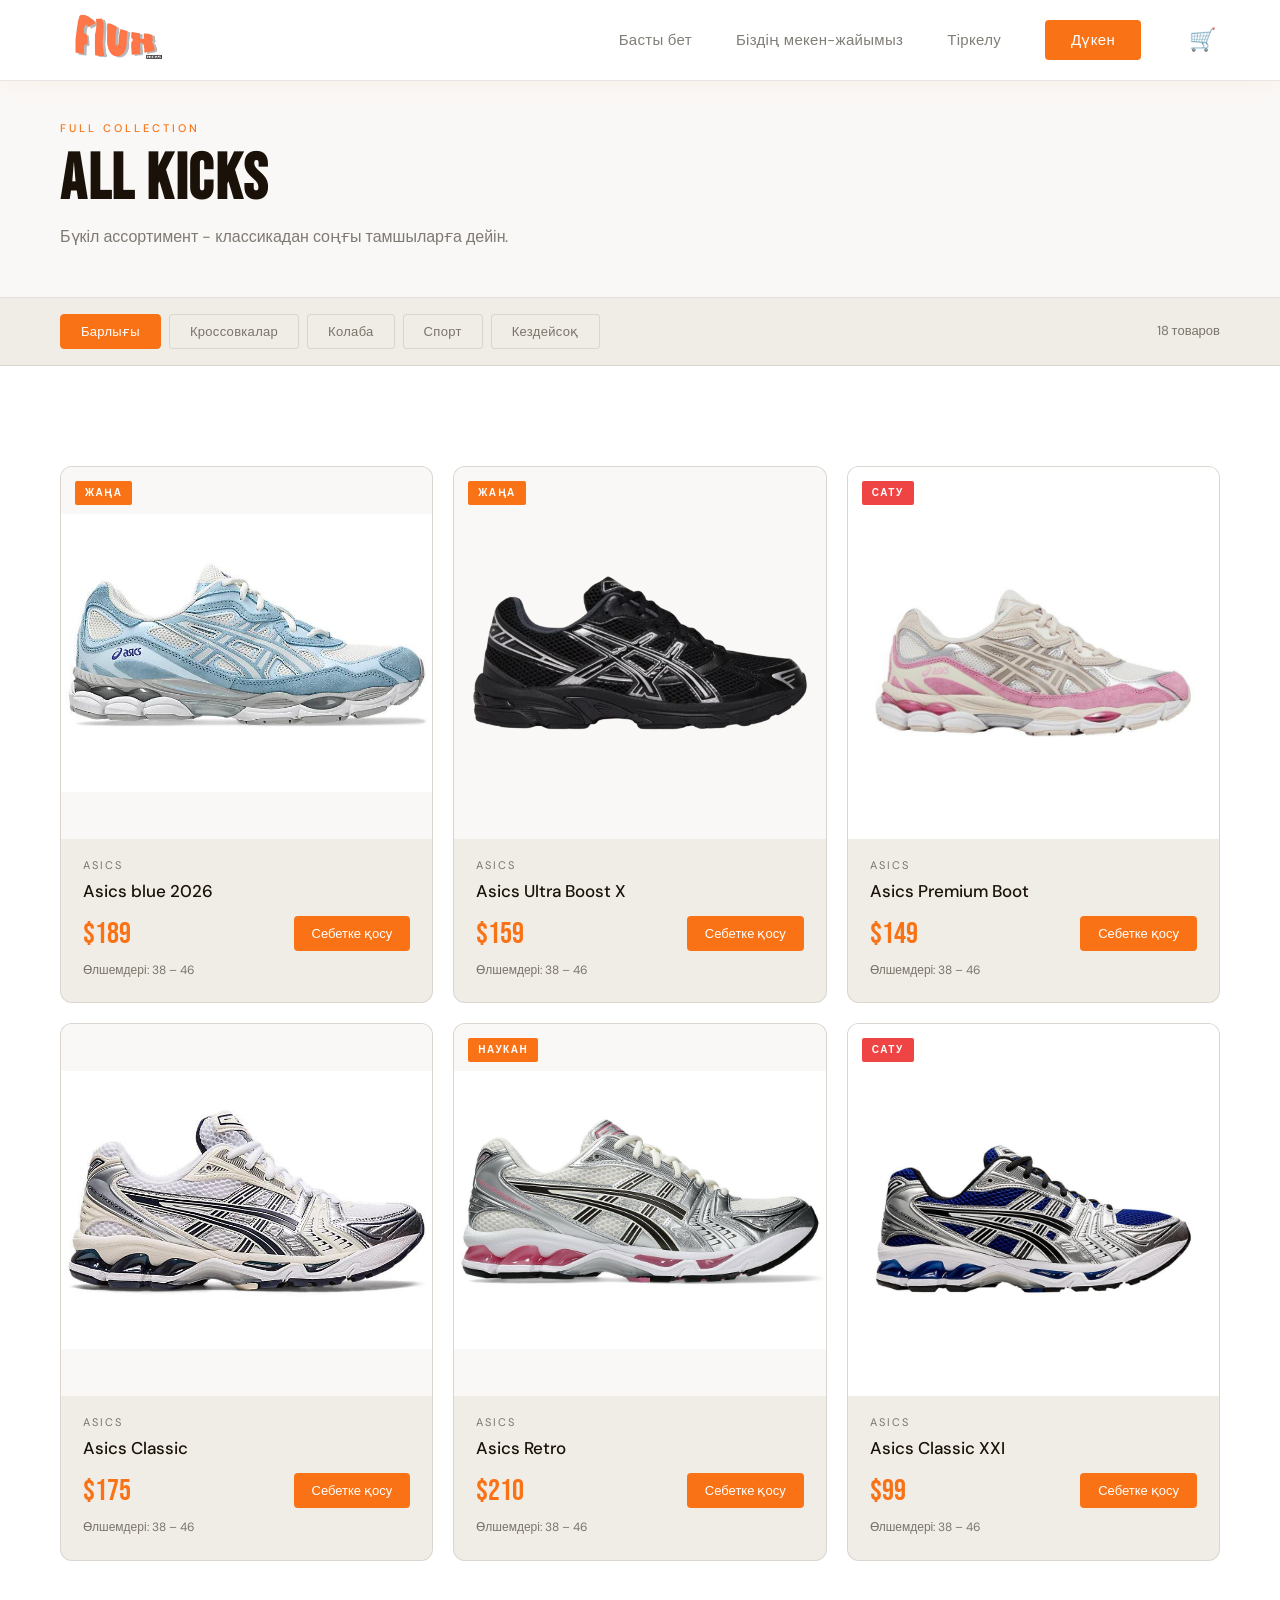
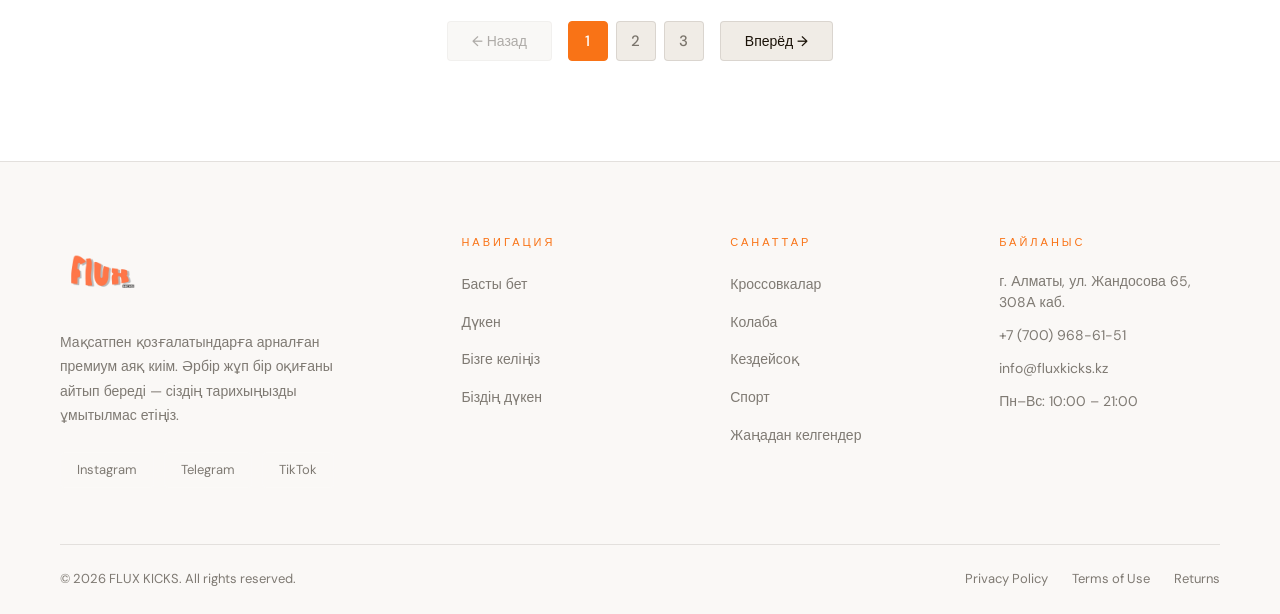
==== commit 585bac49: "Update shop.html" ====
--- a/shop.html
+++ b/shop.html
@@ -5,6 +5,7 @@
     <meta name="viewport" content="width=device-width, initial-scale=1.0">
     <title>Shop — FLUX KICKS</title>
     <link rel="stylesheet" href="style.css">
+    <link rel="icon" type="image/png" href="logo/logo0.png">
     <link href="https://fonts.googleapis.com/css2?family=Bebas+Neue&family=DM+Sans:ital,wght@0,300;0,400;0,500;1,400&display=swap" rel="stylesheet">
     <style>
         
@@ -66,7 +67,7 @@
         <div class="container">
             <div class="shop-filters-inner">
                 <div class="shop-filters-left">
-                    <button class="filter-btn active" onclick="shopFilter('all', this)">Бары</button>
+                    <button class="filter-btn active" onclick="shopFilter('all', this)">Барлығы</button>
                     <button class="filter-btn" onclick="shopFilter('sneakers', this)">Кроссовкалар</button>
                     <button class="filter-btn" onclick="shopFilter('boots', this)">Колаба</button>
                     <button class="filter-btn" onclick="shopFilter('sport', this)">Спорт</button>
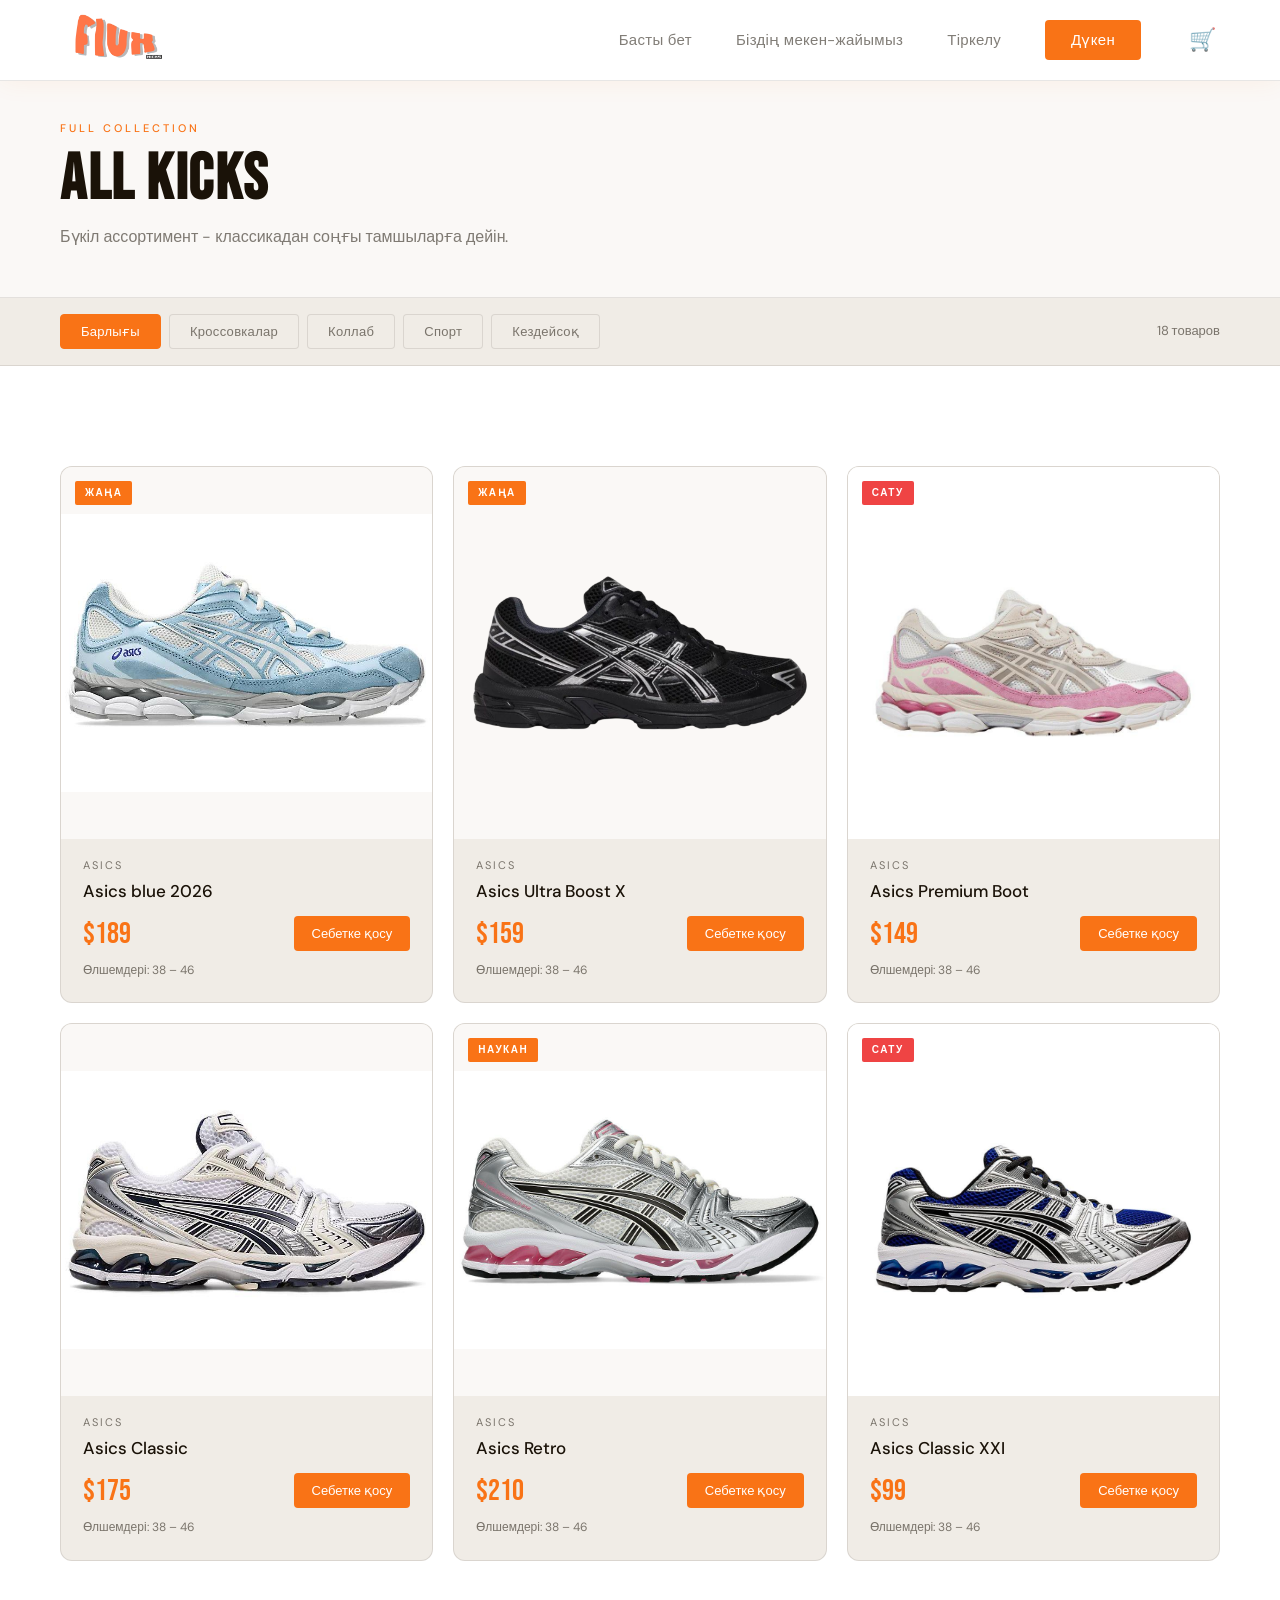
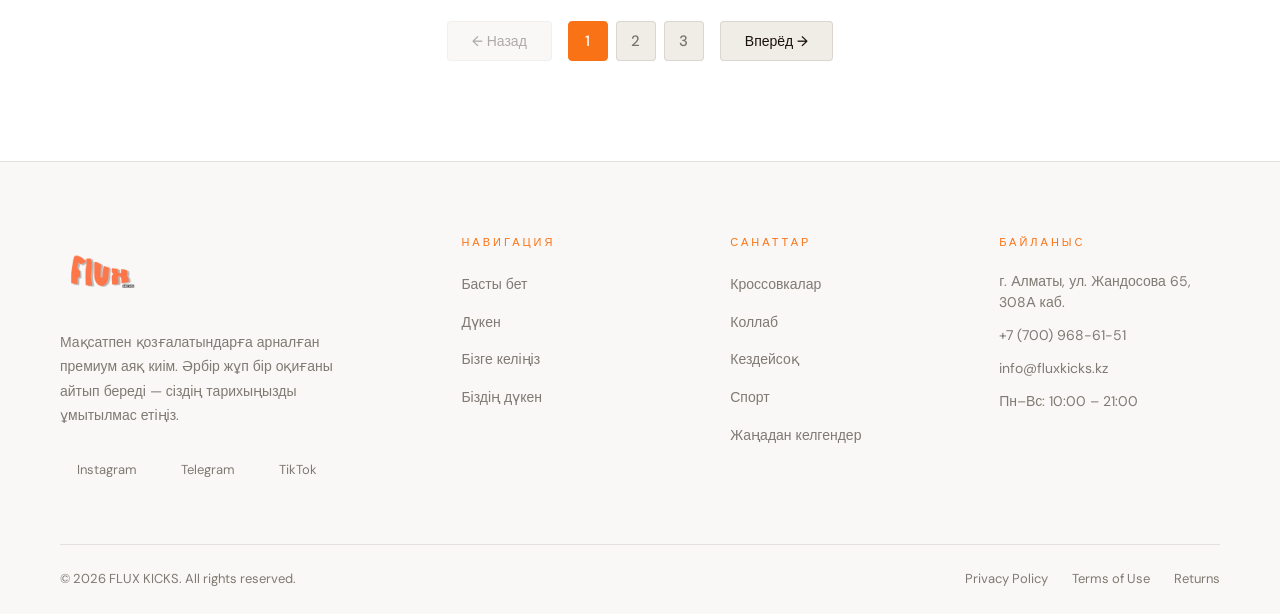
==== commit 514a2a41: "Update shop.html" ====
--- a/shop.html
+++ b/shop.html
@@ -69,7 +69,7 @@
                 <div class="shop-filters-left">
                     <button class="filter-btn active" onclick="shopFilter('all', this)">Барлығы</button>
                     <button class="filter-btn" onclick="shopFilter('sneakers', this)">Кроссовкалар</button>
-                    <button class="filter-btn" onclick="shopFilter('boots', this)">Колаба</button>
+                    <button class="filter-btn" onclick="shopFilter('boots', this)">Коллаб</button>
                     <button class="filter-btn" onclick="shopFilter('sport', this)">Спорт</button>
                     <button class="filter-btn" onclick="shopFilter('casual', this)">Кездейсоқ</button>
                 </div>
@@ -202,7 +202,7 @@
                     <div class="footer-col-title">Санаттар</div>
                     <ul class="footer-col-links">
                         <li><a href="#">Кроссовкалар</a></li>
-                        <li><a href="#">Колаба</a></li>
+                        <li><a href="#">Коллаб</a></li>
                         <li><a href="#">Кездейсоқ</a></li>
                         <li><a href="#">Спорт</a></li>
                         <li><a href="#">Жаңадан келгендер</a></li>
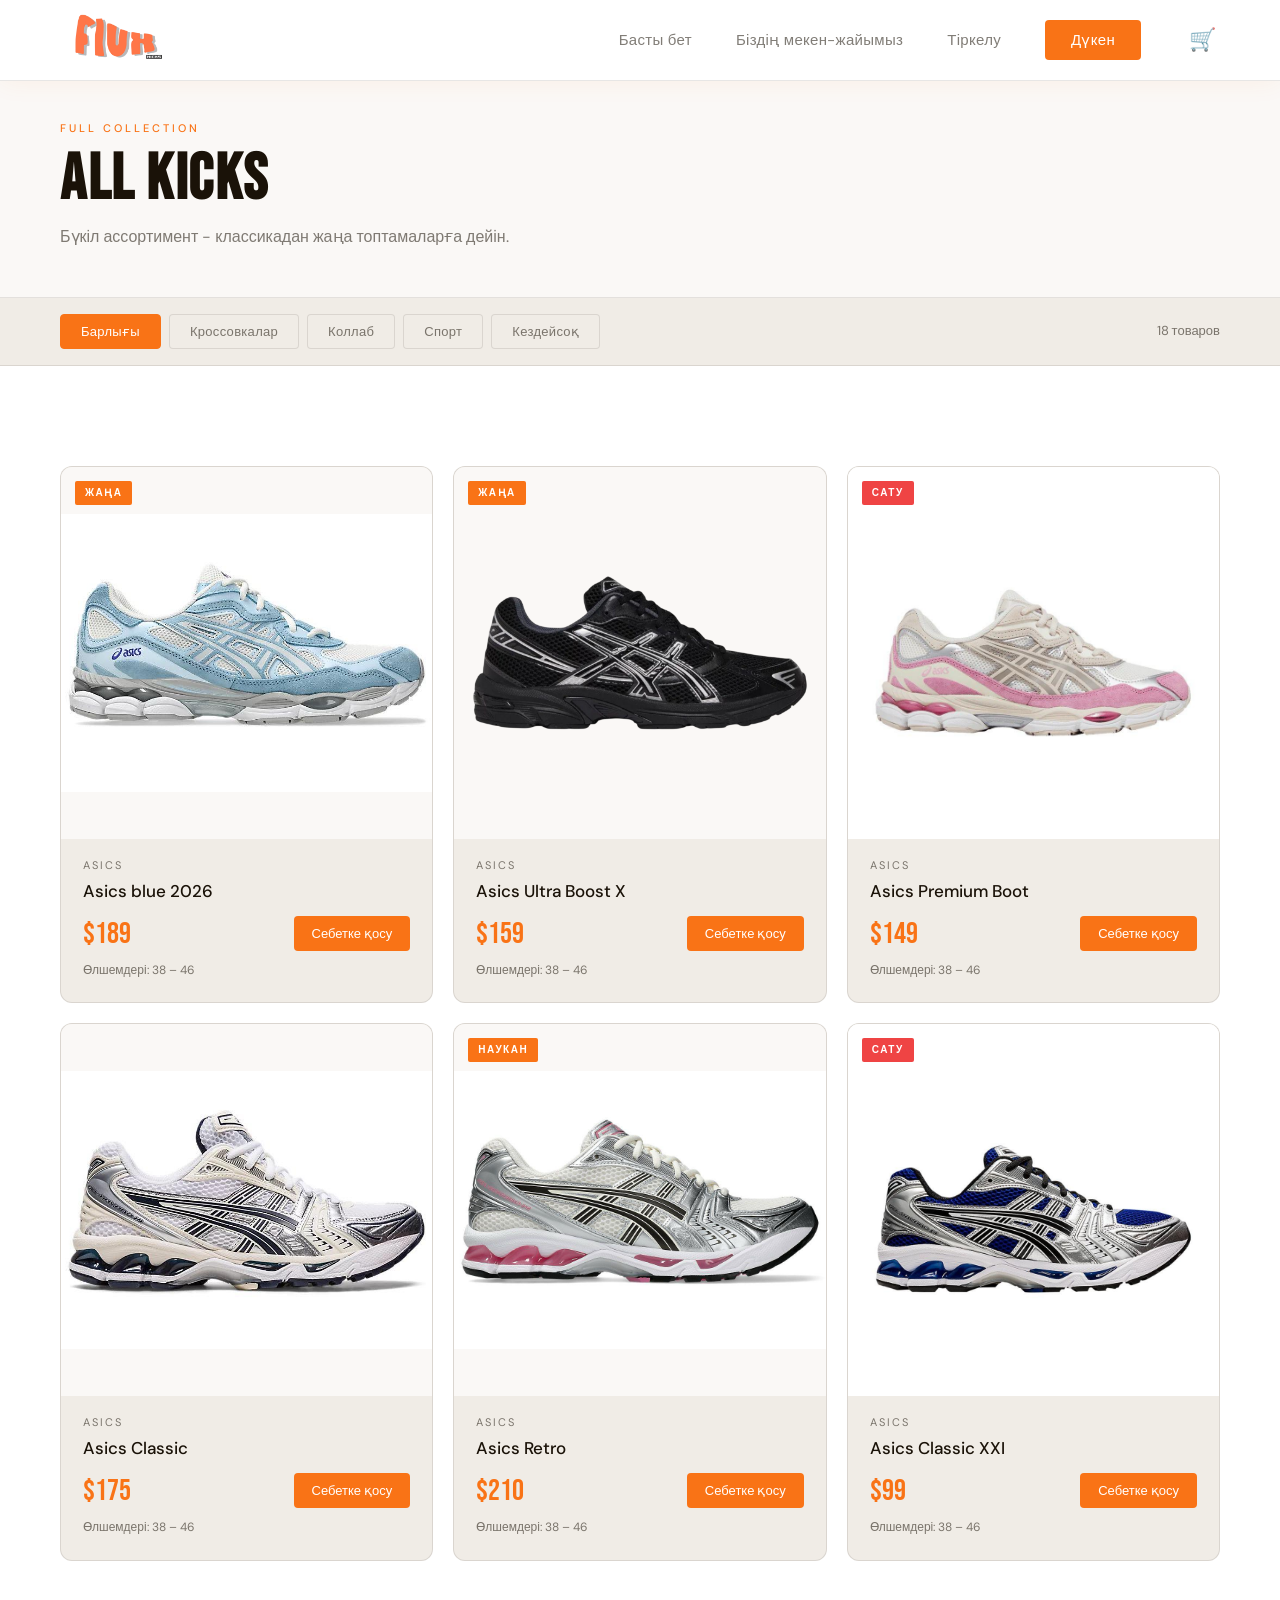
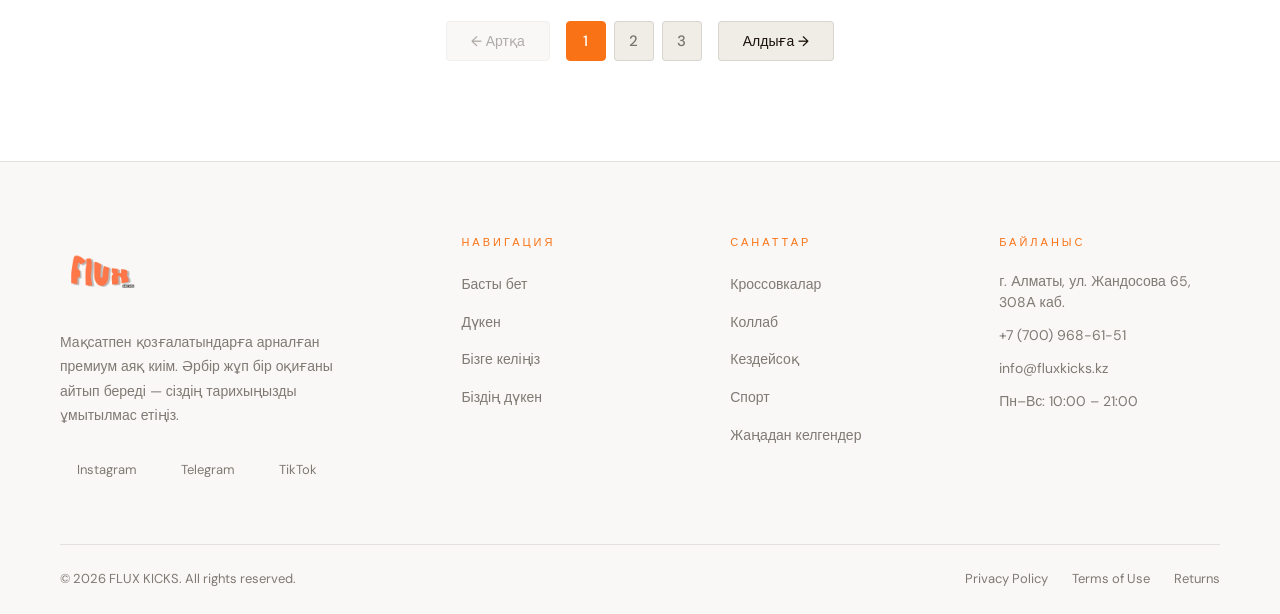
==== commit 127599fe: "Update shop.html" ====
--- a/shop.html
+++ b/shop.html
@@ -58,7 +58,7 @@
         <div class="container">
             <div class="section-tag">Full Collection</div>
             <h1 class="section-title shop-page-title">ALL KICKS</h1>
-            <p class="shop-hero-desc">Бүкіл ассортимент - классикадан соңғы тамшыларға дейін.</p>
+            <p class="shop-hero-desc">Бүкіл ассортимент - классикадан жаңа топтамаларға дейін.</p>
         </div>
     </div>
 
@@ -87,9 +87,9 @@
 
             <!-- PAGINATION -->
             <div class="pagination" id="pagination">
-                <button class="page-btn" id="prevBtn" onclick="changePage(-1)" disabled>← Назад</button>
+                <button class="page-btn" id="prevBtn" onclick="changePage(-1)" disabled>← Артқа</button>
                 <div class="page-dots" id="pageDots"></div>
-                <button class="page-btn" id="nextBtn" onclick="changePage(1)">Вперёд →</button>
+                <button class="page-btn" id="nextBtn" onclick="changePage(1)">Алдыға →</button>
             </div>
         </div>
     </section>
